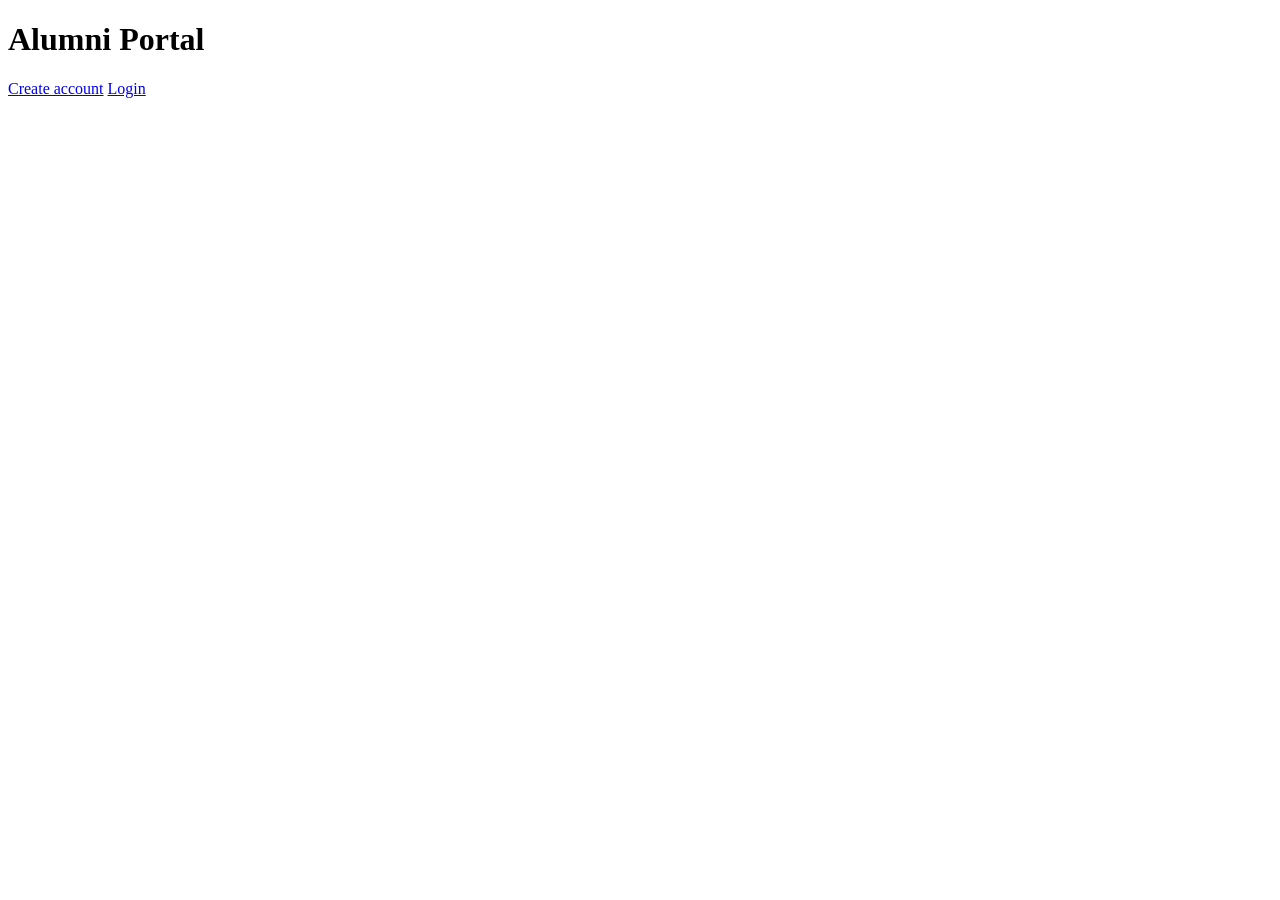
==== index.html @ 7652d276 "Add database scripts and frontend structure" ====
<!DOCTYPE html>
<html>
<head>
  <meta charset="UTF-8">
  <meta name="viewport" content="width=device-width, initial-scale=1">
  <title>Alumni Portal</title>
</head>
<body>
  <h1>Alumni Portal</h1>
  <a href="pages/register.html">Create account</a>
  <a href="pages/login.html">Login</a>
</body>
</html>
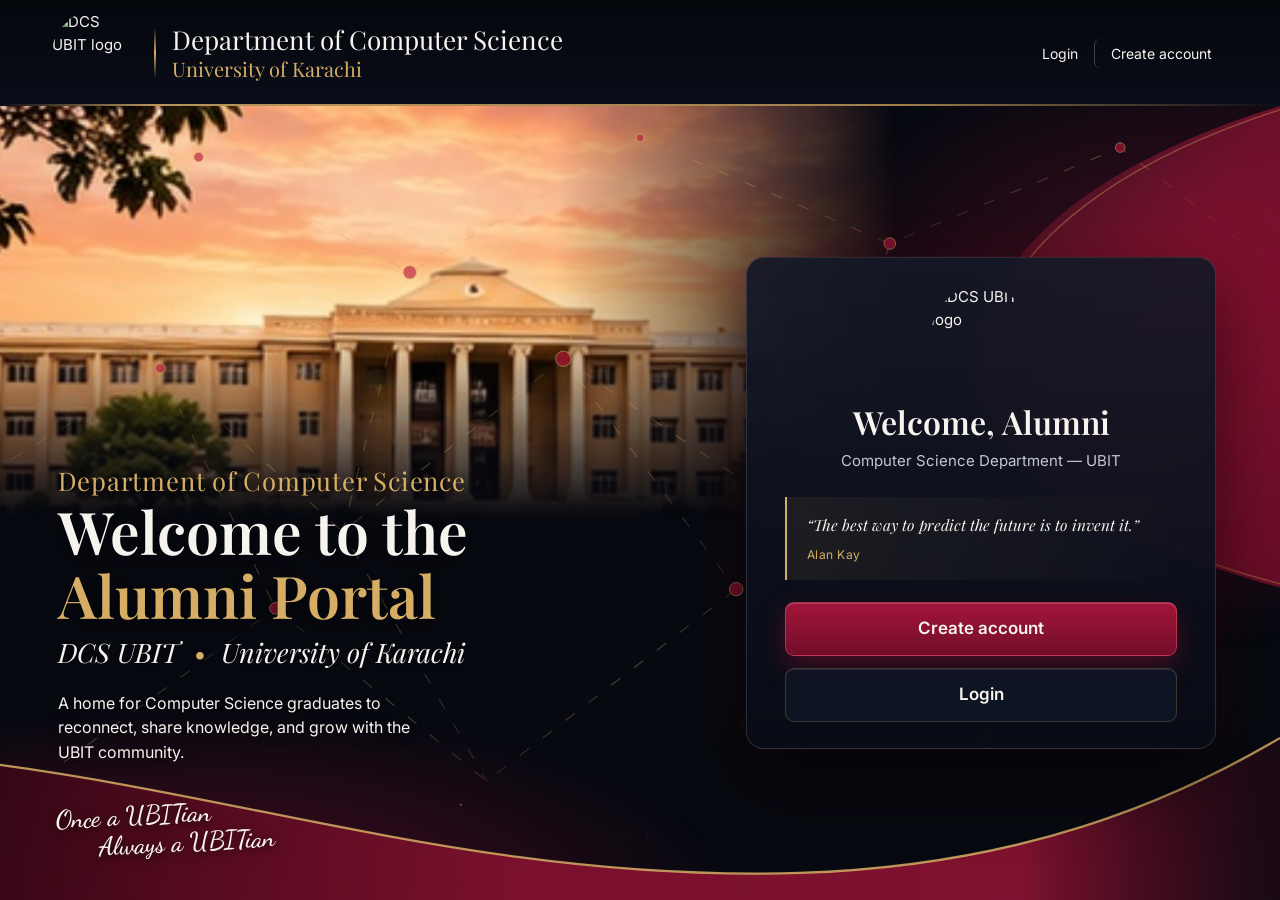
==== commit 726c7556: "home, admin and pending css" ====
--- a/index.html
+++ b/index.html
@@ -1,13 +1,146 @@
 <!DOCTYPE html>
-<html>
+<html lang="en">
 <head>
   <meta charset="UTF-8">
   <meta name="viewport" content="width=device-width, initial-scale=1">
-  <title>Alumni Portal</title>
+  <title>Welcome | DCS UBIT Alumni Portal</title>
+
+  <link rel="preconnect" href="https://fonts.googleapis.com">
+  <link rel="preconnect" href="https://fonts.gstatic.com" crossorigin>
+  <link href="https://fonts.googleapis.com/css2?family=Dancing+Script:wght@600&family=Great+Vibes&family=Inter:wght@400;500;600&family=Playfair+Display:ital,wght@0,500;0,600;0,700;1,500&display=swap" rel="stylesheet">
+
+  <link rel="stylesheet" href="CSS/auth-base.css">
+  <link rel="stylesheet" href="CSS/home.css">
 </head>
-<body>
-  <h1>Alumni Portal</h1>
-  <a href="pages/register.html">Create account</a>
-  <a href="pages/login.html">Login</a>
+<body class="auth-page home-page">
+
+  <header class="site-header">
+    <a class="brand" href="index.html">
+      <img class="brand-logo" src="assets/logo.png" alt="DCS UBIT logo">
+      <span class="brand-text">
+        <span class="brand-dept">Department of Computer Science</span>
+        <span class="brand-uni">University of Karachi</span>
+      </span>
+    </a>
+    <nav class="site-nav" aria-label="Main">
+      <a href="PAGES/login.html">Login</a>
+      <a href="PAGES/register.html">Create account</a>
+    </nav>
+  </header>
+
+  <main class="auth-main">
+
+    <div class="home-bg" aria-hidden="true">
+      <div class="home-bg-photo"></div>
+    </div>
+    <div class="home-glow" aria-hidden="true"></div>
+    <div class="home-stars" aria-hidden="true"></div>
+
+    <div class="home-code" aria-hidden="true">
+      <span>01001100 01101111 01100111 01101001 01100011</span>
+      <span>function connect(alumni) { return network.grow(alumni); }</span>
+      <span>class UBIT { constructor() { this.home = "Karachi"; } }</span>
+      <span>SELECT * FROM alumni WHERE department = 'Computer Science';</span>
+      <span>while (true) { community.support(); knowledge.share(); }</span>
+      <span>const portal = new AlumniNetwork("DCS-UBIT");</span>
+      <span>01010101 01000010 01001001 01010100 00100000 01000011 01010011</span>
+      <span>graph.addEdge(graduate, mentor); graph.addEdge(mentor, intern);</span>
+      <span>export default { once: "UBITian", always: "UBITian" };</span>
+      <span>def alumni_portal(): return "Department of Computer Science"</span>
+      <span>01001100 01101111 01100111 01101001 01100011</span>
+      <span>function connect(alumni) { return network.grow(alumni); }</span>
+      <span>class UBIT { constructor() { this.home = "Karachi"; } }</span>
+      <span>SELECT * FROM alumni WHERE department = 'Computer Science';</span>
+      <span>while (true) { community.support(); knowledge.share(); }</span>
+      <span>const portal = new AlumniNetwork("DCS-UBIT");</span>
+      <span>01010101 01000010 01001001 01010100 00100000 01000011 01010011</span>
+      <span>graph.addEdge(graduate, mentor); graph.addEdge(mentor, intern);</span>
+      <span>export default { once: "UBITian", always: "UBITian" };</span>
+      <span>def alumni_portal(): return "Department of Computer Science"</span>
+    </div>
+
+    <svg class="home-mesh" viewBox="0 0 1440 900" preserveAspectRatio="xMidYMid slice" aria-hidden="true">
+      <defs>
+        <linearGradient id="meshStroke" x1="0" y1="0" x2="1" y2="1">
+          <stop offset="0" stop-color="#d6ad65" stop-opacity=".0"/>
+          <stop offset=".45" stop-color="#d6ad65" stop-opacity=".55"/>
+          <stop offset="1" stop-color="#b5163d" stop-opacity=".15"/>
+        </linearGradient>
+      </defs>
+      <g class="mesh-lines" fill="none" stroke="url(#meshStroke)" stroke-width="1.2">
+        <path d="M80 160 L260 90 L480 210 L720 70 L980 180 L1220 80 L1400 220"/>
+        <path d="M40 420 L220 310 L410 480 L640 300 L890 470 L1140 320 L1380 500"/>
+        <path d="M120 720 L340 560 L560 740 L820 540 L1080 700 L1320 560"/>
+        <path d="M260 90 L220 310 L340 560 M480 210 L410 480 L560 740 M720 70 L640 300 L820 540 M980 180 L890 470 L1080 700"/>
+      </g>
+      <g class="mesh-nodes" fill="#b5163d" stroke="#d6ad65" stroke-width="1">
+        <circle class="n n1" cx="260" cy="90" r="5"/>
+        <circle class="n n2" cx="480" cy="210" r="7"/>
+        <circle class="n n3" cx="720" cy="70" r="4"/>
+        <circle class="n n4" cx="980" cy="180" r="6"/>
+        <circle class="n n5" cx="220" cy="310" r="5"/>
+        <circle class="n n6" cx="640" cy="300" r="8"/>
+        <circle class="n n7" cx="890" cy="470" r="5"/>
+        <circle class="n n8" cx="340" cy="560" r="6"/>
+        <circle class="n n9" cx="820" cy="540" r="7"/>
+        <circle class="n n10" cx="1140" cy="320" r="4"/>
+        <circle class="n n11" cx="1220" cy="80" r="5"/>
+        <circle class="n n12" cx="1080" cy="700" r="6"/>
+      </g>
+    </svg>
+
+    <svg class="home-curve-tr" viewBox="0 0 400 600" preserveAspectRatio="none" aria-hidden="true">
+      <defs>
+        <linearGradient id="hcTR" x1="0" y1="0" x2="1" y2="1">
+          <stop offset="0" stop-color="#e12d52" stop-opacity=".0"/>
+          <stop offset=".5" stop-color="#b5163d" stop-opacity=".55"/>
+          <stop offset="1" stop-color="#720d29" stop-opacity=".9"/>
+        </linearGradient>
+      </defs>
+      <path d="M400 0 C 300 40 170 120 150 260 C 135 380 260 470 400 520 L400 0Z" fill="url(#hcTR)"/>
+      <path d="M400 4 C 305 44 178 124 158 262 C 142 380 262 468 400 516" fill="none" stroke="#d6ad65" stroke-opacity=".35" stroke-width="1.5"/>
+    </svg>
+
+    <svg class="home-ribbon" viewBox="0 0 1440 300" preserveAspectRatio="none" aria-hidden="true">
+      <defs>
+        <linearGradient id="hrib" x1="0" y1="0" x2="1" y2="0">
+          <stop offset="0" stop-color="#3a0716"/>
+          <stop offset=".4" stop-color="#8a1230"/>
+          <stop offset=".8" stop-color="#b5163d" stop-opacity=".8"/>
+          <stop offset="1" stop-color="#720d29" stop-opacity=".2"/>
+        </linearGradient>
+      </defs>
+      <path d="M0 150 C 300 190 560 280 900 270 C 1150 262 1320 190 1440 120 L1440 300 L0 300Z" fill="url(#hrib)" opacity=".85"/>
+      <path d="M0 150 C 300 190 560 280 900 270 C 1150 262 1320 190 1440 120" fill="none" stroke="#d6ad65" stroke-width="2.5" stroke-opacity=".85"/>
+    </svg>
+
+    <section class="home-hero">
+      <div class="hero-spacer" aria-hidden="true"></div>
+      <p class="hero-kicker">Department of Computer Science</p>
+      <h1 class="hero-title">Welcome to the<br><em>Alumni Portal</em></h1>
+      <p class="hero-tagline">DCS UBIT <span class="dot">•</span> University of Karachi</p>
+      <p class="hero-text">A home for Computer Science graduates to reconnect, share knowledge, and grow with the UBIT community.</p>
+
+      <p class="hero-slogan"><span>Once a UBITian</span><span>Always a UBITian</span></p>
+    </section>
+
+    <section class="home-card-wrap">
+      <div class="auth-card">
+        <img class="auth-card-logo" src="assets/logo.png" alt="DCS UBIT logo">
+        <h2>Welcome, Alumni</h2>
+        <p class="sub">Computer Science Department &mdash; UBIT</p>
+
+        <blockquote class="home-quote">
+          <p>“The best way to predict the future is to invent it.”</p>
+          <cite>Alan Kay</cite>
+        </blockquote>
+
+        <div class="home-actions">
+          <a class="btn-primary" href="PAGES/register.html">Create account</a>
+          <a class="btn-secondary" href="PAGES/login.html">Login</a>
+        </div>
+      </div>
+    </section>
+  </main>
 </body>
-</html>+</html>
--- a/CSS/auth-base.css
+++ b/CSS/auth-base.css
@@ -0,0 +1,305 @@
+/* =========================================================
+   auth-base.css  —  shared design system (login + register)
+   DCS UBIT Alumni Portal
+   ========================================================= */
+
+:root {
+  --bg-primary: #070910;
+  --bg-secondary: #0b0e17;
+  --bg-card: #0c111d;
+  --bg-input: #101827;
+
+  --text-primary: #f7f3ee;
+  --text-secondary: #c2c8d3;
+  --text-muted: #8993a3;
+
+  --accent-burgundy: #720d29;
+  --accent-crimson: #b5163d;
+  --accent-red: #e12d52;
+
+  --accent-gold: #d6ad65;
+  --accent-gold-soft: #b99355;
+
+  --border-subtle: rgba(214, 173, 101, 0.24);
+  --border-burgundy: rgba(181, 22, 61, 0.48);
+  --border-input: rgba(255, 255, 255, 0.14);
+
+  --radius-card: 18px;
+  --radius-input: 8px;
+  --radius-button: 9px;
+
+  --font-serif: "Playfair Display", "Cormorant Garamond", Georgia, "Times New Roman", serif;
+  --font-sans: "Inter", system-ui, -apple-system, "Segoe UI", Roboto, Arial, sans-serif;
+  --font-script: "Great Vibes", "Snell Roundhand", "Brush Script MT", cursive;
+
+  --header-h: 106px;
+}
+
+*, *::before, *::after { box-sizing: border-box; }
+
+html { -webkit-text-size-adjust: 100%; }
+
+body.auth-page {
+  margin: 0;
+  min-height: 100vh;
+  display: flex;
+  flex-direction: column;
+  background: var(--bg-primary);
+  color: var(--text-primary);
+  font-family: var(--font-sans);
+  font-size: 15px;
+  line-height: 1.5;
+  overflow-x: hidden;
+}
+
+.auth-page a { color: inherit; }
+.auth-page img { max-width: 100%; display: block; }
+
+/* ---------- Header ---------- */
+.site-header {
+  position: relative;
+  z-index: 20;
+  height: var(--header-h);
+  display: flex;
+  align-items: center;
+  justify-content: space-between;
+  gap: 24px;
+  padding: 0 clamp(16px, 4.5vw, 52px);
+  background: linear-gradient(180deg, #05070d 0%, #0a0d18 100%);
+}
+.site-header::after {            /* thin gold bottom line */
+  content: "";
+  position: absolute;
+  left: 0; right: 0; bottom: 0;
+  height: 2px;
+  background: linear-gradient(90deg, transparent, var(--accent-gold) 12%, var(--accent-gold-soft) 70%, transparent);
+  opacity: .85;
+}
+
+.brand {
+  display: flex;
+  align-items: center;
+  gap: 18px;
+  text-decoration: none;
+  min-width: 0;
+}
+.brand-logo {
+  width: 84px; height: 84px;
+  border-radius: 50%;
+  object-fit: contain;
+  flex: none;
+}
+.brand-text {
+  position: relative;
+  padding-left: 18px;
+  min-width: 0;
+}
+.brand-text::before {            /* gold divider between logo and text */
+  content: "";
+  position: absolute;
+  left: 0; top: 4px; bottom: 4px;
+  width: 1.5px;
+  background: linear-gradient(180deg, transparent, var(--accent-gold), transparent);
+}
+.brand-dept {
+  display: block;
+  font-family: var(--font-serif);
+  font-size: clamp(17px, 2.1vw, 26px);
+  color: var(--text-primary);
+  line-height: 1.2;
+}
+.brand-uni {
+  display: block;
+  font-family: var(--font-serif);
+  font-size: clamp(14px, 1.6vw, 20px);
+  color: var(--accent-gold);
+  line-height: 1.3;
+}
+
+.site-nav { display: flex; align-items: center; }
+.site-nav a {
+  display: inline-flex;
+  align-items: center;
+  gap: 8px;
+  padding: 4px 16px;
+  font-size: 14px;
+  color: var(--text-primary);
+  text-decoration: none;
+  border-radius: 6px;
+  transition: color .2s ease;
+}
+.site-nav a:hover { color: var(--accent-gold); }
+.site-nav a:focus-visible { outline: 2px solid var(--accent-gold); outline-offset: 2px; }
+.site-nav a svg { width: 16px; height: 16px; }
+.site-nav a + a { border-left: 1px solid rgba(255, 255, 255, .22); }
+
+/* ---------- Card ---------- */
+.auth-card {
+  position: relative;
+  width: 100%;
+  padding: 28px clamp(22px, 3vw, 38px) 26px;
+  background:
+    linear-gradient(180deg, rgba(20, 24, 38, .92), rgba(9, 12, 22, .96));
+  border: 1px solid rgba(255, 255, 255, .13);
+  border-radius: var(--radius-card);
+  box-shadow:
+    0 30px 70px rgba(0, 0, 0, .65),
+    0 0 0 1px rgba(181, 22, 61, .10),
+    0 0 60px rgba(181, 22, 61, .12);
+  backdrop-filter: blur(6px);
+}
+.auth-card-logo {
+  width: 100px; height: 100px;
+  margin: 0 auto 12px;
+  border-radius: 50%;
+  object-fit: contain;
+}
+.auth-card h2 {
+  margin: 0;
+  text-align: center;
+  font-family: var(--font-serif);
+  font-weight: 600;
+  font-size: clamp(26px, 2.6vw, 32px);
+  color: var(--text-primary);
+}
+.auth-card .sub {
+  margin: 4px 0 24px;
+  text-align: center;
+  color: var(--text-secondary);
+  font-size: 15px;
+}
+
+/* ---------- Message (existing #message) ---------- */
+#message {
+  margin: 0 0 14px;
+  padding: 10px 14px;
+  border-radius: var(--radius-input);
+  background: rgba(225, 45, 82, .12);
+  border: 1px solid var(--border-burgundy);
+  color: #ffc9d3;
+  font-size: 13.5px;
+}
+#message:empty { display: none; }
+
+/* ---------- Fields ---------- */
+.field { position: relative; margin-bottom: 18px; }
+.field > .icon {
+  position: absolute;
+  left: 16px; top: 50%;
+  width: 20px; height: 20px;
+  transform: translateY(-50%);
+  color: var(--text-secondary);
+  pointer-events: none;
+}
+.field input {
+  width: 100%;
+  height: 50px;
+  padding: 0 46px 0 48px;
+  background: var(--bg-input);
+  border: 1px solid var(--border-input);
+  border-radius: var(--radius-input);
+  color: var(--text-primary);
+  font: inherit;
+  font-size: 15px;
+  transition: border-color .2s ease, box-shadow .2s ease, background .2s ease;
+}
+.field input::placeholder { color: var(--text-muted); }
+.field input:hover { border-color: rgba(255, 255, 255, .26); }
+.field input:focus {
+  outline: none;
+  border-color: var(--accent-gold);
+  box-shadow: 0 0 0 3px rgba(214, 173, 101, .18);
+}
+/* keep browser autofill dark */
+.field input:-webkit-autofill {
+  -webkit-text-fill-color: var(--text-primary);
+  box-shadow: 0 0 0 100px var(--bg-input) inset;
+}
+
+.toggle-pw {
+  position: absolute;
+  right: 6px; top: 50%;
+  transform: translateY(-50%);
+  width: 40px; height: 40px;
+  display: grid; place-items: center;
+  background: none; border: 0;
+  color: var(--text-secondary);
+  border-radius: 8px;
+  cursor: pointer;
+}
+.toggle-pw:hover { color: var(--accent-gold); }
+.toggle-pw:focus-visible { outline: 2px solid var(--accent-gold); }
+.toggle-pw svg { width: 20px; height: 20px; }
+
+/* ---------- Buttons ---------- */
+.btn-primary {
+  width: 100%;
+  height: 54px;
+  display: inline-flex;
+  align-items: center;
+  justify-content: center;
+  gap: 10px;
+  border: 1px solid rgba(255, 120, 150, .35);
+  border-radius: var(--radius-button);
+  background: linear-gradient(180deg, #a3153a 0%, #720d29 100%);
+  color: #fff;
+  font: inherit;
+  font-size: 17px;
+  font-weight: 600;
+  cursor: pointer;
+  box-shadow: 0 10px 24px rgba(114, 13, 41, .55), inset 0 1px 0 rgba(255, 255, 255, .18);
+  transition: transform .15s ease, filter .2s ease, box-shadow .2s ease;
+}
+.btn-primary svg { width: 20px; height: 20px; }
+.btn-primary:hover { filter: brightness(1.12); transform: translateY(-1px); }
+.btn-primary:active { transform: translateY(0); filter: brightness(.95); }
+.btn-primary:focus-visible { outline: 2px solid var(--accent-gold); outline-offset: 3px; }
+.btn-primary:disabled { opacity: .6; cursor: not-allowed; transform: none; }
+
+.auth-switch {
+  margin: 22px 0 0;
+  text-align: center;
+  font-size: 14px;
+  color: var(--text-secondary);
+}
+.auth-switch a {
+  margin-left: 6px;
+  color: var(--accent-gold);
+  font-weight: 600;
+  text-decoration: none;
+}
+.auth-switch a:hover { text-decoration: underline; }
+.auth-switch a:focus-visible, .link-gold:focus-visible { outline: 2px solid var(--accent-gold); outline-offset: 2px; border-radius: 3px; }
+
+.link-gold { color: var(--accent-gold); text-decoration: none; font-size: 14px; }
+.link-gold:hover { text-decoration: underline; }
+
+/* ---------- Mobile header ---------- */
+@media (max-width: 720px) {
+  :root { --header-h: 78px; }
+  .brand-logo { width: 54px; height: 54px; }
+  .brand { gap: 12px; }
+  .brand-text { padding-left: 12px; }
+  .site-nav a { padding: 4px 10px; font-size: 13px; }
+}
+@media (max-width: 480px) {
+  .site-nav a svg { display: none; }
+  .brand-uni { display: none; }
+}
+
+@media (prefers-reduced-motion: reduce) {
+  * { transition: none !important; animation: none !important; }
+}
+
+/* ---------- Responsive extras (all auth pages) ---------- */
+@media (max-width: 720px) {
+  .field input { font-size: 16px; }          /* prevents iOS zoom-on-focus */
+}
+@media (max-width: 360px) {
+  .brand-dept { font-size: 15px; }
+  .site-header { padding: 0 12px; gap: 10px; }
+}
+@media (max-height: 520px) and (orientation: landscape) {
+  :root { --header-h: 64px; }                /* short landscape phones */
+  .brand-logo { width: 44px; height: 44px; }
+}
--- a/CSS/home.css
+++ b/CSS/home.css
@@ -0,0 +1,364 @@
+/* =========================================================
+   home.css  —  landing page only (needs auth-base.css first)
+   Linked from index.html at the project root.
+   ========================================================= */
+
+.home-page .auth-main {
+  position: relative;
+  flex: 1;
+  display: grid;
+  grid-template-columns: minmax(0, 1.28fr) minmax(0, 1fr);
+  align-items: center;
+  min-height: max(calc(100vh - var(--header-h)), 740px);
+  overflow: hidden;
+  isolation: isolate;
+  background: var(--bg-primary);
+}
+
+/* ----- Campus photograph with a GPU pan (not background-size) ----- */
+.home-bg {
+  position: absolute;
+  top: 0; left: 0;
+  width: 70%;
+  height: 52%;
+  z-index: -3;
+  overflow: hidden;
+  background-color: #2a1119;
+  -webkit-mask-image:
+    linear-gradient(to bottom, #000 55%, transparent 100%),
+    linear-gradient(to right, #000 62%, transparent 100%);
+  -webkit-mask-composite: source-in;
+  mask-image:
+    linear-gradient(to bottom, #000 55%, transparent 100%),
+    linear-gradient(to right, #000 62%, transparent 100%);
+  mask-composite: intersect;
+}
+.home-bg-photo {
+  position: absolute;
+  inset: -14%;
+  background-image:
+    url("../assets/campus-sunset.jpg"),
+    linear-gradient(180deg, #e08a4d 0%, #7a2a3a 55%, #1a0d14 100%);
+  background-size: cover;
+  background-position: center 62%;
+  background-repeat: no-repeat;
+  will-change: transform;
+  animation: homeKenBurns 28s ease-in-out infinite alternate;
+}
+@keyframes homeKenBurns {
+  0%   { transform: scale(1.05) translate3d(0, 0, 0); }
+  100% { transform: scale(1.18) translate3d(-5%, 3%, 0); }
+}
+
+.home-glow {
+  position: absolute;
+  inset: 0;
+  z-index: -2;
+  pointer-events: none;
+  background:
+    radial-gradient(ellipse 45% 55% at 92% 30%, rgba(181, 22, 61, .38), transparent 70%),
+    radial-gradient(ellipse 60% 35% at 15% 100%, rgba(114, 13, 41, .62), transparent 70%);
+  animation: homeGlowShift 12s ease-in-out infinite alternate;
+}
+@keyframes homeGlowShift {
+  0%   { opacity: .75; filter: hue-rotate(0deg); }
+  100% { opacity: 1; filter: hue-rotate(-8deg); }
+}
+
+.home-stars {
+  position: absolute;
+  inset: 0;
+  z-index: -2;
+  pointer-events: none;
+  background-image:
+    radial-gradient(2px 2px at 12% 18%, rgba(214, 173, 101, .55), transparent),
+    radial-gradient(2px 2px at 28% 62%, rgba(225, 45, 82, .35), transparent),
+    radial-gradient(1.5px 1.5px at 48% 22%, rgba(214, 173, 101, .4), transparent),
+    radial-gradient(2px 2px at 68% 44%, rgba(214, 173, 101, .5), transparent),
+    radial-gradient(1.5px 1.5px at 82% 16%, rgba(181, 22, 61, .45), transparent),
+    radial-gradient(2px 2px at 90% 72%, rgba(214, 173, 101, .38), transparent),
+    radial-gradient(1.5px 1.5px at 58% 78%, rgba(225, 45, 82, .3), transparent),
+    radial-gradient(2px 2px at 36% 88%, rgba(214, 173, 101, .42), transparent);
+  animation: homeStarsDrift 22s linear infinite;
+}
+@keyframes homeStarsDrift {
+  0%   { transform: translate3d(0, 0, 0); opacity: .55; }
+  50%  { opacity: 1; }
+  100% { transform: translate3d(-3%, 4%, 0); opacity: .55; }
+}
+
+/* ----- Drifting CS source, kept off the campus photograph ----- */
+.home-code {
+  position: absolute;
+  inset: -8% 0 auto;
+  height: 160%;
+  z-index: -2;
+  pointer-events: none;
+  display: flex;
+  flex-direction: column;
+  gap: 28px;
+  padding: 24px 8%;
+  font-family: ui-monospace, "Cascadia Code", Consolas, monospace;
+  font-size: 13px;
+  letter-spacing: .08em;
+  color: rgba(214, 173, 101, .22);
+  white-space: nowrap;
+  overflow: hidden;
+  will-change: transform;
+  animation: homeCodeDrift 36s linear infinite;
+  -webkit-mask-image: linear-gradient(to right, transparent 0%, transparent 46%, #000 78%);
+  mask-image: linear-gradient(to right, transparent 0%, transparent 46%, #000 78%);
+}
+.home-code span:nth-child(even) { color: rgba(181, 22, 61, .24); }
+@keyframes homeCodeDrift {
+  0%   { transform: translate3d(0, 0, 0); }
+  100% { transform: translate3d(0, -50%, 0); }
+}
+
+/* ----- Moving alumni / CS mesh ----- */
+.home-mesh {
+  position: absolute;
+  inset: -4%;
+  width: 108%;
+  height: 108%;
+  z-index: -1;
+  pointer-events: none;
+  opacity: .62;
+  will-change: transform;
+  animation: homeMeshDrift 24s ease-in-out infinite alternate;
+}
+@keyframes homeMeshDrift {
+  0%   { transform: translate3d(0, 0, 0); }
+  100% { transform: translate3d(-2.4%, 1.6%, 0); }
+}
+.mesh-lines {
+  stroke-dasharray: 12 18;
+  animation: homeDash 18s linear infinite;
+}
+@keyframes homeDash {
+  to { stroke-dashoffset: -240; }
+}
+.home-mesh .n {
+  transform-box: fill-box;
+  transform-origin: center;
+  animation: homePulse 3.6s ease-in-out infinite;
+}
+.home-mesh .n2, .home-mesh .n6, .home-mesh .n9 { animation-delay: .6s; }
+.home-mesh .n3, .home-mesh .n7, .home-mesh .n11 { animation-delay: 1.2s; }
+.home-mesh .n4, .home-mesh .n8, .home-mesh .n12 { animation-delay: 1.8s; }
+@keyframes homePulse {
+  0%, 100% { opacity: .55; transform: scale(1); }
+  50%      { opacity: 1; transform: scale(1.35); }
+}
+
+.home-ribbon {
+  position: absolute;
+  left: 0; right: 0; bottom: 0;
+  width: 100%; height: 34%;
+  z-index: -1;
+  pointer-events: none;
+}
+.home-curve-tr {
+  position: absolute;
+  top: 0; right: 0;
+  width: 38%; height: 70%;
+  z-index: -1;
+  pointer-events: none;
+}
+
+/* ----- Hero ----- */
+.home-hero {
+  align-self: stretch;
+  display: flex;
+  flex-direction: column;
+  padding: 0 clamp(20px, 4.5vw, 64px) clamp(110px, 15vh, 150px);
+  position: relative;
+  z-index: 1;
+}
+.hero-spacer { flex: 1 1 auto; min-height: 150px; }
+
+.hero-kicker {
+  margin: 0;
+  font-family: var(--font-serif);
+  font-size: clamp(18px, 2vw, 26px);
+  color: var(--accent-gold);
+  letter-spacing: .03em;
+  text-shadow: 0 2px 14px rgba(0, 0, 0, .8);
+}
+.hero-title {
+  margin: 0 0 6px;
+  font-family: var(--font-serif);
+  font-weight: 600;
+  font-size: clamp(36px, 4.6vw, 64px);
+  line-height: 1.08;
+  color: var(--text-primary);
+  text-shadow: 0 4px 24px rgba(0, 0, 0, .75);
+}
+.hero-title em { font-style: normal; color: var(--accent-gold); }
+.hero-tagline {
+  margin: 0 0 18px;
+  font-family: var(--font-serif);
+  font-style: italic;
+  font-size: clamp(18px, 2.1vw, 28px);
+  color: var(--text-primary);
+  text-shadow: 0 2px 14px rgba(0, 0, 0, .8);
+}
+.hero-tagline .dot { color: var(--accent-gold); margin: 0 .3em; font-style: normal; }
+.hero-text {
+  max-width: 440px;
+  margin: 0;
+  font-size: clamp(15px, 1.25vw, 17px);
+  line-height: 1.55;
+  color: var(--text-primary);
+  text-shadow: 0 2px 12px rgba(0, 0, 0, .85);
+}
+
+.hero-slogan {
+  position: absolute;
+  left: clamp(20px, 4.5vw, 64px);
+  bottom: clamp(22px, 4vh, 44px);
+  margin: 0;
+  font-family: "Dancing Script", "Great Vibes", "Brush Script MT", cursive;
+  font-weight: 600;
+  font-size: clamp(22px, 2vw, 28px);
+  line-height: 1.15;
+  color: var(--text-primary);
+  transform: rotate(-3deg);
+  transform-origin: left bottom;
+  text-shadow: 0 2px 10px rgba(0, 0, 0, .8);
+}
+.hero-slogan span { display: block; }
+.hero-slogan span + span { margin-left: 1.6em; }
+
+/* ----- Card ----- */
+.home-card-wrap {
+  display: flex;
+  justify-content: flex-end;
+  padding: 36px clamp(20px, 5vw, 70px) 36px 0;
+  position: relative;
+  z-index: 1;
+}
+.home-page .site-nav a { white-space: nowrap; }
+.home-page .auth-card { max-width: 470px; }
+
+.home-quote {
+  margin: 0 0 22px;
+  padding: 16px 18px 16px 20px;
+  border-left: 2px solid var(--accent-gold);
+  background: linear-gradient(90deg, rgba(214, 173, 101, .08), transparent);
+  border-radius: 0 10px 10px 0;
+}
+.home-quote p {
+  margin: 0 0 10px;
+  font-family: var(--font-serif);
+  font-style: italic;
+  font-size: clamp(15px, 1.2vw, 17px);
+  line-height: 1.5;
+  color: var(--text-primary);
+}
+.home-quote cite {
+  display: block;
+  font-style: normal;
+  font-size: 12px;
+  letter-spacing: .04em;
+  color: var(--accent-gold);
+}
+
+.home-actions {
+  display: flex;
+  flex-direction: column;
+  gap: 12px;
+}
+.home-page .home-actions a {
+  text-decoration: none;
+  width: 100%;
+}
+
+.btn-secondary {
+  height: 54px;
+  display: inline-flex;
+  align-items: center;
+  justify-content: center;
+  gap: 10px;
+  border: 1px solid var(--border-subtle);
+  border-radius: var(--radius-button);
+  background: rgba(16, 24, 39, .72);
+  color: var(--accent-gold);
+  font: inherit;
+  font-size: 17px;
+  font-weight: 600;
+  cursor: pointer;
+  box-shadow: inset 0 1px 0 rgba(255, 255, 255, .08);
+  transition: transform .15s ease, filter .2s ease, border-color .2s ease, background .2s ease;
+}
+.btn-secondary:hover {
+  filter: brightness(1.08);
+  transform: translateY(-1px);
+  border-color: var(--accent-gold);
+  background: rgba(214, 173, 101, .08);
+}
+.btn-secondary:active { transform: translateY(0); }
+.btn-secondary:focus-visible { outline: 2px solid var(--accent-gold); outline-offset: 3px; }
+
+@media (max-width: 1599px) {
+  .hero-text { max-width: 360px; }
+}
+
+@media (max-width: 1024px) {
+  .home-bg { width: 100%; height: 48%; }
+  .hero-text { max-width: 320px; }
+}
+
+@media (max-width: 820px) {
+  .home-page .auth-main {
+    grid-template-columns: 1fr;
+    align-items: start;
+    min-height: calc(100vh - var(--header-h));
+  }
+  .home-card-wrap {
+    order: -1;
+    justify-content: center;
+    padding: 24px 16px 8px;
+  }
+  .home-page .auth-card { max-width: 480px; }
+
+  .home-bg {
+    top: auto; bottom: 0;
+    width: 100%; height: 420px;
+    opacity: .5;
+    -webkit-mask-image: linear-gradient(to bottom, transparent 0%, #000 40%, #000 70%, transparent 100%);
+    mask-image: linear-gradient(to bottom, transparent 0%, #000 40%, #000 70%, transparent 100%);
+  }
+  .home-bg-photo { animation: none; inset: 0; background-position: center 40%; }
+  .home-code {
+    -webkit-mask-image: linear-gradient(to bottom, transparent 0%, #000 55%);
+    mask-image: linear-gradient(to bottom, transparent 0%, #000 55%);
+  }
+  .home-hero {
+    padding: 28px 20px 40px;
+    text-align: center;
+    align-items: center;
+  }
+  .hero-spacer { display: none; }
+  .home-curve-tr { display: none; }
+  .home-mesh { opacity: .28; }
+  .hero-text { max-width: 440px; }
+  .hero-slogan { position: static; align-self: center; margin: 24px 0 0; transform: rotate(-3deg); transform-origin: center; }
+  .hero-slogan span + span { margin-left: 0; }
+}
+@media (max-width: 360px) {
+  .auth-card { padding: 22px 16px; }
+  .auth-card-logo { width: 80px; height: 80px; }
+}
+
+@media (prefers-reduced-motion: reduce) {
+  .home-bg-photo,
+  .home-glow,
+  .home-stars,
+  .home-code,
+  .home-mesh,
+  .mesh-lines,
+  .home-mesh .n {
+    animation: none !important;
+  }
+}
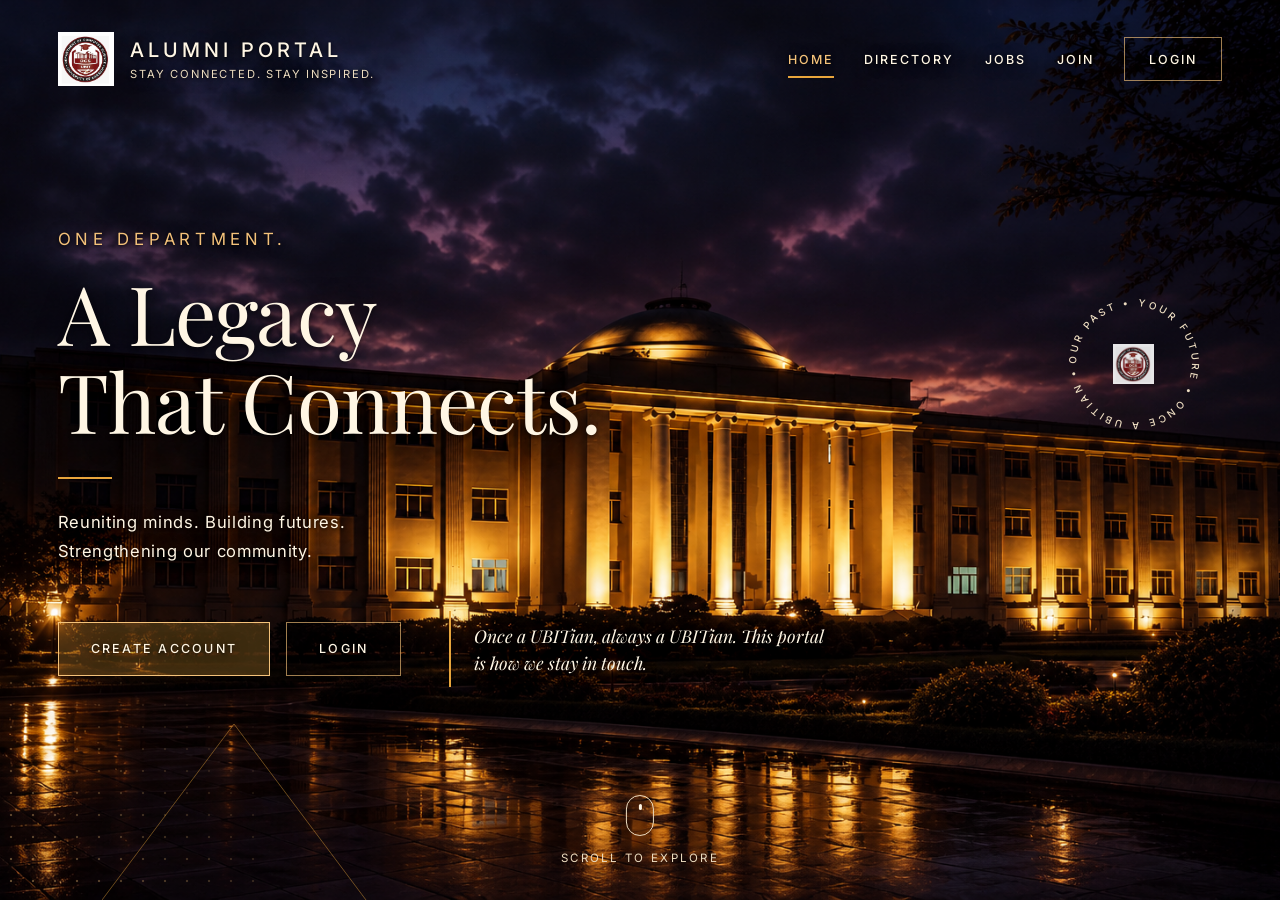
==== commit c468890d: "Add landing page and my-profile styles" ====
--- a/index.html
+++ b/index.html
@@ -1,3 +1,4 @@
+
 <!DOCTYPE html>
 <html lang="en">
 <head>
@@ -7,140 +8,74 @@
 
   <link rel="preconnect" href="https://fonts.googleapis.com">
   <link rel="preconnect" href="https://fonts.gstatic.com" crossorigin>
-  <link href="https://fonts.googleapis.com/css2?family=Dancing+Script:wght@600&family=Great+Vibes&family=Inter:wght@400;500;600&family=Playfair+Display:ital,wght@0,500;0,600;0,700;1,500&display=swap" rel="stylesheet">
+  <link href="https://fonts.googleapis.com/css2?family=Inter:wght@400;500;600&family=Playfair+Display:wght@400;500&display=swap" rel="stylesheet">
 
-  <link rel="stylesheet" href="CSS/auth-base.css">
-  <link rel="stylesheet" href="CSS/home.css">
+  <link rel="stylesheet" href="CSS/landing.css">
 </head>
-<body class="auth-page home-page">
+<body class="landing">
 
-  <header class="site-header">
-    <a class="brand" href="index.html">
-      <img class="brand-logo" src="assets/logo.png" alt="DCS UBIT logo">
-      <span class="brand-text">
-        <span class="brand-dept">Department of Computer Science</span>
-        <span class="brand-uni">University of Karachi</span>
+  <header class="lp-header">
+    <a class="lp-brand" href="index.html">
+      <img class="lp-brand-logo" src="assets/logo.PNG" alt="DCS UBIT logo">
+      <span class="lp-brand-text">
+        <span class="lp-brand-name">Alumni Portal</span>
+        <span class="lp-brand-tag">Stay connected. Stay inspired.</span>
       </span>
     </a>
-    <nav class="site-nav" aria-label="Main">
-      <a href="PAGES/login.html">Login</a>
-      <a href="PAGES/register.html">Create account</a>
+
+    <nav class="lp-nav" aria-label="Main">
+      <a class="lp-nav-link is-active" href="index.html" aria-current="page">Home</a>
+      <a class="lp-nav-link" href="PAGES/directory.html">Directory</a>
+      <a class="lp-nav-link" href="PAGES/jobs.html">Jobs</a>
+      <a class="lp-nav-link" href="PAGES/register.html">Join</a>
+      <a class="lp-login" href="PAGES/login.html">Login</a>
     </nav>
   </header>
 
-  <main class="auth-main">
+  <main class="lp-hero">
 
-    <div class="home-bg" aria-hidden="true">
-      <div class="home-bg-photo"></div>
-    </div>
-    <div class="home-glow" aria-hidden="true"></div>
-    <div class="home-stars" aria-hidden="true"></div>
+    <div class="lp-photo" aria-hidden="true"></div>
+    <div class="lp-dots" aria-hidden="true"></div>
+    <svg class="lp-lines" viewBox="0 0 400 400" aria-hidden="true">
+      <polyline points="0,400 150,200 300,400" fill="none" stroke="currentColor" stroke-width="1"/>
+    </svg>
 
-    <div class="home-code" aria-hidden="true">
-      <span>01001100 01101111 01100111 01101001 01100011</span>
-      <span>function connect(alumni) { return network.grow(alumni); }</span>
-      <span>class UBIT { constructor() { this.home = "Karachi"; } }</span>
-      <span>SELECT * FROM alumni WHERE department = 'Computer Science';</span>
-      <span>while (true) { community.support(); knowledge.share(); }</span>
-      <span>const portal = new AlumniNetwork("DCS-UBIT");</span>
-      <span>01010101 01000010 01001001 01010100 00100000 01000011 01010011</span>
-      <span>graph.addEdge(graduate, mentor); graph.addEdge(mentor, intern);</span>
-      <span>export default { once: "UBITian", always: "UBITian" };</span>
-      <span>def alumni_portal(): return "Department of Computer Science"</span>
-      <span>01001100 01101111 01100111 01101001 01100011</span>
-      <span>function connect(alumni) { return network.grow(alumni); }</span>
-      <span>class UBIT { constructor() { this.home = "Karachi"; } }</span>
-      <span>SELECT * FROM alumni WHERE department = 'Computer Science';</span>
-      <span>while (true) { community.support(); knowledge.share(); }</span>
-      <span>const portal = new AlumniNetwork("DCS-UBIT");</span>
-      <span>01010101 01000010 01001001 01010100 00100000 01000011 01010011</span>
-      <span>graph.addEdge(graduate, mentor); graph.addEdge(mentor, intern);</span>
-      <span>export default { once: "UBITian", always: "UBITian" };</span>
-      <span>def alumni_portal(): return "Department of Computer Science"</span>
+    <section class="lp-content">
+      <p class="lp-kicker">One Department.</p>
+      <h1 class="lp-title">A Legacy<br>That Connects.</h1>
+      <span class="lp-rule" aria-hidden="true"></span>
+      <p class="lp-sub">Reuniting minds. Building futures.<br>Strengthening our community.</p>
+
+      <div class="lp-row">
+        <div class="lp-actions">
+          <a class="lp-btn lp-btn-main" href="PAGES/register.html">Create account</a>
+          <a class="lp-btn lp-btn-ghost" href="PAGES/login.html">Login</a>
+        </div>
+
+        <figure class="lp-quote">
+          <blockquote id="quoteText">Once a UBITian, always a UBITian. This portal is how we stay in touch.</blockquote>
+        </figure>
+      </div>
+    </section>
+
+    <div class="lp-badge" aria-hidden="true">
+      <svg class="lp-badge-ring" viewBox="0 0 200 200">
+        <defs>
+          <path id="badgeCircle" d="M100,100 m-76,0 a76,76 0 1,1 152,0 a76,76 0 1,1 -152,0"/>
+        </defs>
+        <text>
+          <textPath href="#badgeCircle" startOffset="0" textLength="470">OUR PAST • YOUR FUTURE • ONCE A UBITIAN •</textPath>
+        </text>
+      </svg>
+      <img class="lp-badge-logo" src="assets/logo.PNG" alt="">
     </div>
 
-    <svg class="home-mesh" viewBox="0 0 1440 900" preserveAspectRatio="xMidYMid slice" aria-hidden="true">
-      <defs>
-        <linearGradient id="meshStroke" x1="0" y1="0" x2="1" y2="1">
-          <stop offset="0" stop-color="#d6ad65" stop-opacity=".0"/>
-          <stop offset=".45" stop-color="#d6ad65" stop-opacity=".55"/>
-          <stop offset="1" stop-color="#b5163d" stop-opacity=".15"/>
-        </linearGradient>
-      </defs>
-      <g class="mesh-lines" fill="none" stroke="url(#meshStroke)" stroke-width="1.2">
-        <path d="M80 160 L260 90 L480 210 L720 70 L980 180 L1220 80 L1400 220"/>
-        <path d="M40 420 L220 310 L410 480 L640 300 L890 470 L1140 320 L1380 500"/>
-        <path d="M120 720 L340 560 L560 740 L820 540 L1080 700 L1320 560"/>
-        <path d="M260 90 L220 310 L340 560 M480 210 L410 480 L560 740 M720 70 L640 300 L820 540 M980 180 L890 470 L1080 700"/>
-      </g>
-      <g class="mesh-nodes" fill="#b5163d" stroke="#d6ad65" stroke-width="1">
-        <circle class="n n1" cx="260" cy="90" r="5"/>
-        <circle class="n n2" cx="480" cy="210" r="7"/>
-        <circle class="n n3" cx="720" cy="70" r="4"/>
-        <circle class="n n4" cx="980" cy="180" r="6"/>
-        <circle class="n n5" cx="220" cy="310" r="5"/>
-        <circle class="n n6" cx="640" cy="300" r="8"/>
-        <circle class="n n7" cx="890" cy="470" r="5"/>
-        <circle class="n n8" cx="340" cy="560" r="6"/>
-        <circle class="n n9" cx="820" cy="540" r="7"/>
-        <circle class="n n10" cx="1140" cy="320" r="4"/>
-        <circle class="n n11" cx="1220" cy="80" r="5"/>
-        <circle class="n n12" cx="1080" cy="700" r="6"/>
-      </g>
-    </svg>
+    <div class="lp-scroll" aria-hidden="true">
+      <span class="lp-mouse"><span class="lp-mouse-dot"></span></span>
+      <span class="lp-scroll-text">Scroll to explore</span>
+    </div>
+  </main>
 
-    <svg class="home-curve-tr" viewBox="0 0 400 600" preserveAspectRatio="none" aria-hidden="true">
-      <defs>
-        <linearGradient id="hcTR" x1="0" y1="0" x2="1" y2="1">
-          <stop offset="0" stop-color="#e12d52" stop-opacity=".0"/>
-          <stop offset=".5" stop-color="#b5163d" stop-opacity=".55"/>
-          <stop offset="1" stop-color="#720d29" stop-opacity=".9"/>
-        </linearGradient>
-      </defs>
-      <path d="M400 0 C 300 40 170 120 150 260 C 135 380 260 470 400 520 L400 0Z" fill="url(#hcTR)"/>
-      <path d="M400 4 C 305 44 178 124 158 262 C 142 380 262 468 400 516" fill="none" stroke="#d6ad65" stroke-opacity=".35" stroke-width="1.5"/>
-    </svg>
-
-    <svg class="home-ribbon" viewBox="0 0 1440 300" preserveAspectRatio="none" aria-hidden="true">
-      <defs>
-        <linearGradient id="hrib" x1="0" y1="0" x2="1" y2="0">
-          <stop offset="0" stop-color="#3a0716"/>
-          <stop offset=".4" stop-color="#8a1230"/>
-          <stop offset=".8" stop-color="#b5163d" stop-opacity=".8"/>
-          <stop offset="1" stop-color="#720d29" stop-opacity=".2"/>
-        </linearGradient>
-      </defs>
-      <path d="M0 150 C 300 190 560 280 900 270 C 1150 262 1320 190 1440 120 L1440 300 L0 300Z" fill="url(#hrib)" opacity=".85"/>
-      <path d="M0 150 C 300 190 560 280 900 270 C 1150 262 1320 190 1440 120" fill="none" stroke="#d6ad65" stroke-width="2.5" stroke-opacity=".85"/>
-    </svg>
-
-    <section class="home-hero">
-      <div class="hero-spacer" aria-hidden="true"></div>
-      <p class="hero-kicker">Department of Computer Science</p>
-      <h1 class="hero-title">Welcome to the<br><em>Alumni Portal</em></h1>
-      <p class="hero-tagline">DCS UBIT <span class="dot">•</span> University of Karachi</p>
-      <p class="hero-text">A home for Computer Science graduates to reconnect, share knowledge, and grow with the UBIT community.</p>
-
-      <p class="hero-slogan"><span>Once a UBITian</span><span>Always a UBITian</span></p>
-    </section>
-
-    <section class="home-card-wrap">
-      <div class="auth-card">
-        <img class="auth-card-logo" src="assets/logo.png" alt="DCS UBIT logo">
-        <h2>Welcome, Alumni</h2>
-        <p class="sub">Computer Science Department &mdash; UBIT</p>
-
-        <blockquote class="home-quote">
-          <p>“The best way to predict the future is to invent it.”</p>
-          <cite>Alan Kay</cite>
-        </blockquote>
-
-        <div class="home-actions">
-          <a class="btn-primary" href="PAGES/register.html">Create account</a>
-          <a class="btn-secondary" href="PAGES/login.html">Login</a>
-        </div>
-      </div>
-    </section>
-  </main>
+  <script src="JS/landing.js" defer></script>
 </body>
-</html>
+</html>
--- a/CSS/landing.css
+++ b/CSS/landing.css
@@ -0,0 +1,546 @@
+/* ==========================================================
+   landing.css  -  styles for index.html only
+   Standalone: does not need auth-base.css or home.css
+   ========================================================== */
+
+:root {
+  --bg: #070812;
+  --text: #fff6e4;
+  --muted: #ecdcc0;
+  --accent: #e8a53c;
+  --peach: #f4c27a;
+  --line: rgba(244, 194, 122, 0.65);
+  --serif: "Playfair Display", Georgia, "Times New Roman", serif;
+  --sans: "Inter", system-ui, -apple-system, "Segoe UI", Arial, sans-serif;
+  --pad-x: clamp(1.25rem, 4.5vw, 4.5rem);
+}
+
+*,
+*::before,
+*::after {
+  box-sizing: border-box;
+}
+
+html,
+body {
+  margin: 0;
+  min-height: 100%;
+  background: var(--bg);
+  color: var(--text);
+  font-family: var(--sans);
+  -webkit-font-smoothing: antialiased;
+}
+
+a {
+  color: inherit;
+  text-decoration: none;
+}
+
+a:focus-visible {
+  outline: 2px solid var(--peach);
+  outline-offset: 4px;
+}
+
+/* ---------- Header ---------- */
+
+.lp-header {
+  position: absolute;
+  inset: 0 0 auto 0;
+  z-index: 10;
+  display: flex;
+  align-items: center;
+  justify-content: space-between;
+  gap: 1.5rem;
+  padding: 2rem var(--pad-x);
+}
+
+.lp-brand {
+  display: flex;
+  align-items: center;
+  gap: 1rem;
+}
+
+.lp-brand-logo {
+  height: 3.4rem;
+  width: auto;
+  display: block;
+}
+
+.lp-brand-text {
+  display: flex;
+  flex-direction: column;
+  gap: 0.3rem;
+}
+
+.lp-brand-name {
+  font-size: 1.25rem;
+  font-weight: 500;
+  letter-spacing: 0.2em;
+  text-transform: uppercase;
+}
+
+.lp-brand-tag {
+  font-size: 0.7rem;
+  letter-spacing: 0.16em;
+  text-transform: uppercase;
+  color: var(--muted);
+}
+
+.lp-nav {
+  display: flex;
+  align-items: center;
+  gap: clamp(1rem, 2.4vw, 2.4rem);
+}
+
+.lp-nav-link {
+  position: relative;
+  padding: 0.5rem 0;
+  font-size: 0.78rem;
+  font-weight: 500;
+  letter-spacing: 0.16em;
+  text-transform: uppercase;
+  color: var(--text);
+  transition: color 0.2s ease;
+}
+
+.lp-nav-link::after {
+  content: "";
+  position: absolute;
+  left: 0;
+  right: 0;
+  bottom: -0.2rem;
+  height: 2px;
+  background: var(--accent);
+  transform: scaleX(0);
+  transform-origin: left;
+  transition: transform 0.25s ease;
+}
+
+.lp-nav-link:hover,
+.lp-nav-link.is-active {
+  color: var(--peach);
+}
+
+.lp-nav-link:hover::after,
+.lp-nav-link.is-active::after {
+  transform: scaleX(1);
+}
+
+.lp-login {
+  padding: 0.85rem 1.5rem;
+  border: 1px solid var(--line);
+  font-size: 0.78rem;
+  font-weight: 500;
+  letter-spacing: 0.16em;
+  text-transform: uppercase;
+  transition: background 0.2s ease, border-color 0.2s ease;
+}
+
+.lp-login:hover {
+  background: rgba(232, 165, 60, 0.22);
+  border-color: var(--peach);
+}
+
+/* ---------- Hero background layers ---------- */
+
+.lp-hero {
+  position: relative;
+  min-height: 100vh;
+  min-height: 100svh;
+  display: flex;
+  align-items: center;
+  overflow: hidden;
+  background: var(--bg);
+}
+
+.lp-photo {
+  position: absolute;
+  inset: 0;
+  background: #0b0c1a url("../assets/building.png") center center / cover no-repeat;
+}
+
+.lp-dots {
+  position: absolute;
+  left: 0;
+  bottom: 0;
+  width: 17rem;
+  height: 17rem;
+  background-image: radial-gradient(circle, rgba(244, 194, 122, 0.6) 1.2px, transparent 1.6px);
+  background-size: 22px 22px;
+  -webkit-mask-image: linear-gradient(45deg, #000 0%, transparent 85%);
+  mask-image: linear-gradient(45deg, #000 0%, transparent 85%);
+  opacity: 0.7;
+}
+
+.lp-lines {
+  position: absolute;
+  left: 8%;
+  bottom: 0;
+  width: 22rem;
+  height: 22rem;
+  color: rgba(232, 165, 60, 0.5);
+}
+
+/* ---------- Hero content ---------- */
+
+.lp-content {
+  position: relative;
+  z-index: 5;
+  width: 100%;
+  max-width: 62rem;
+  padding: 8rem var(--pad-x) 7rem;
+}
+
+.lp-kicker {
+  margin: 0 0 1.2rem;
+  font-size: 1.05rem;
+  font-weight: 400;
+  letter-spacing: 0.28em;
+  text-transform: uppercase;
+  color: var(--peach);
+}
+
+.lp-title {
+  margin: 0;
+  font-family: var(--serif);
+  font-weight: 400;
+  font-size: clamp(2.8rem, 6.4vw, 5.6rem);
+  line-height: 1.08;
+  letter-spacing: -0.01em;
+  text-shadow: 0 2px 4px rgba(0, 0, 0, 0.55), 0 4px 28px rgba(0, 0, 0, 0.75);
+}
+
+.lp-rule {
+  display: block;
+  width: 3.4rem;
+  height: 2px;
+  margin: 2rem 0 1.8rem;
+  background: var(--accent);
+}
+
+.lp-sub {
+  text-shadow: 0 1px 3px rgba(0, 0, 0, 0.7), 0 2px 16px rgba(0, 0, 0, 0.8);
+  margin: 0 0 2.8rem;
+  max-width: 30rem;
+  font-size: clamp(1rem, 1.3vw, 1.15rem);
+  line-height: 1.75;
+  letter-spacing: 0.04em;
+  color: var(--text);
+}
+
+.lp-row {
+  display: flex;
+  align-items: center;
+  flex-wrap: wrap;
+  gap: 2rem 3rem;
+}
+
+.lp-actions {
+  display: flex;
+  align-items: center;
+  flex-wrap: wrap;
+  gap: 1rem;
+}
+
+.lp-btn {
+  display: inline-block;
+  padding: 1.15rem 2rem;
+  font-size: 0.78rem;
+  font-weight: 500;
+  letter-spacing: 0.18em;
+  text-transform: uppercase;
+  border: 1px solid var(--line);
+  transition: background 0.2s ease, border-color 0.2s ease, color 0.2s ease;
+}
+
+.lp-btn-main {
+  background: rgba(232, 165, 60, 0.26);
+  border-color: var(--peach);
+}
+
+.lp-btn-main:hover {
+  background: var(--accent);
+  border-color: var(--accent);
+  color: #1a1206;
+}
+
+.lp-btn-ghost:hover {
+  background: rgba(255, 255, 255, 0.08);
+  border-color: var(--peach);
+}
+
+/* ---------- Rotating quote ---------- */
+
+.lp-quote {
+  margin: 0;
+  width: min(24rem, 100%);
+  padding-left: 1.4rem;
+  border-left: 2px solid var(--accent);
+  min-height: 4.8rem;
+  display: flex;
+  align-items: center;
+}
+
+.lp-quote blockquote {
+  margin: 0;
+  font-family: var(--serif);
+  font-style: italic;
+  font-size: 1.1rem;
+  line-height: 1.55;
+  color: var(--text);
+  opacity: 1;
+  transform: translateY(0);
+  transition: opacity 0.7s ease, transform 0.7s ease;
+}
+
+.lp-quote blockquote.is-fading {
+  opacity: 0;
+  transform: translateY(8px);
+}
+
+/* ---------- Round badge (right side) ---------- */
+
+.lp-badge {
+  position: absolute;
+  z-index: 4;
+  top: 32%;
+  right: 5.5%;
+  width: 9.5rem;
+  height: 9.5rem;
+  display: grid;
+  place-items: center;
+}
+
+.lp-badge-ring {
+  position: absolute;
+  inset: 0;
+  width: 100%;
+  height: 100%;
+  animation: lp-spin 40s linear infinite;
+}
+
+.lp-badge-ring text {
+  font-family: var(--sans);
+  font-size: 13px;
+  font-weight: 500;
+  letter-spacing: 0.18em;
+  fill: var(--muted);
+}
+
+.lp-badge-logo {
+  width: 2.6rem;
+  height: auto;
+  opacity: 0.9;
+}
+
+@keyframes lp-spin {
+  to {
+    transform: rotate(360deg);
+  }
+}
+
+/* ---------- Scroll hint ---------- */
+
+.lp-scroll {
+  position: absolute;
+  z-index: 5;
+  left: 50%;
+  bottom: 2.2rem;
+  transform: translateX(-50%);
+  display: flex;
+  flex-direction: column;
+  align-items: center;
+  gap: 0.9rem;
+}
+
+.lp-mouse {
+  position: relative;
+  width: 1.7rem;
+  height: 2.6rem;
+  border: 1px solid var(--muted);
+  border-radius: 1rem;
+}
+
+.lp-mouse-dot {
+  position: absolute;
+  top: 0.5rem;
+  left: 50%;
+  width: 3px;
+  height: 6px;
+  margin-left: -1.5px;
+  border-radius: 2px;
+  background: var(--text);
+  animation: lp-wheel 1.8s ease-in-out infinite;
+}
+
+@keyframes lp-wheel {
+  0% { transform: translateY(0); opacity: 1; }
+  70% { transform: translateY(0.9rem); opacity: 0; }
+  100% { transform: translateY(0); opacity: 0; }
+}
+
+.lp-scroll-text {
+  font-size: 0.72rem;
+  letter-spacing: 0.2em;
+  text-transform: uppercase;
+  color: var(--muted);
+  white-space: nowrap;
+}
+
+/* ---------- Responsive ---------- */
+
+/* Laptops and small desktops: hide the round badge so it never touches the text */
+@media (max-width: 1100px) {
+  .lp-badge {
+    display: none;
+  }
+}
+
+/* Tablets and phones: compact header */
+@media (max-width: 900px) {
+  .lp-header {
+    padding-top: 1.25rem;
+    padding-bottom: 1rem;
+  }
+
+  .lp-nav-link {
+    display: none;
+  }
+
+  .lp-brand-logo {
+    height: 2.8rem;
+  }
+
+  .lp-brand-name {
+    font-size: 1rem;
+  }
+
+  .lp-brand-tag {
+    display: none;
+  }
+
+  .lp-lines,
+  .lp-dots {
+    display: none;
+  }
+}
+
+/* Phones and tablets held upright: text first, then the full photo underneath,
+   so the words never sit on top of the bright building */
+@media (max-width: 900px) and (orientation: portrait) {
+  .lp-hero {
+    display: flex;
+    flex-direction: column;
+    align-items: stretch;
+    min-height: 100vh;
+    min-height: 100svh;
+  }
+
+  .lp-content {
+    order: 1;
+    max-width: 40rem;
+    padding-top: 7rem;
+    padding-bottom: 2.5rem;
+  }
+
+  .lp-photo {
+    order: 2;
+    position: relative;
+    inset: auto;
+    flex: 1 0 auto;
+    width: 100%;
+    min-height: 62vw;
+    background-position: center bottom;
+    -webkit-mask-image: linear-gradient(to bottom, transparent 0, #000 14%);
+    mask-image: linear-gradient(to bottom, transparent 0, #000 14%);
+  }
+
+  .lp-scroll {
+    display: none;
+  }
+}
+
+/* Small phones */
+@media (max-width: 520px) {
+  .lp-login {
+    padding: 0.7rem 1rem;
+  }
+
+  .lp-title {
+    font-size: clamp(2.4rem, 11vw, 3.2rem);
+  }
+
+  .lp-kicker {
+    font-size: 0.9rem;
+    letter-spacing: 0.22em;
+  }
+
+  .lp-btn {
+    padding: 1rem 1.3rem;
+  }
+
+  .lp-row {
+    gap: 1.6rem;
+  }
+}
+
+/* Very narrow phones (320px) */
+@media (max-width: 360px) {
+  .lp-brand-name {
+    font-size: 0.78rem;
+    letter-spacing: 0.12em;
+    white-space: nowrap;
+  }
+
+  .lp-actions {
+    width: 100%;
+  }
+
+  .lp-btn {
+    flex: 1 1 auto;
+    text-align: center;
+  }
+}
+
+/* Short screens (small laptops, phones on their side) */
+@media (max-height: 700px) {
+  .lp-scroll {
+    display: none;
+  }
+}
+
+@media (max-height: 700px) and (min-width: 901px) {
+  .lp-content {
+    padding-top: 7rem;
+    padding-bottom: 3rem;
+  }
+}
+
+/* Very large screens */
+@media (min-width: 1800px) {
+  .lp-content {
+    max-width: 72rem;
+  }
+}
+
+@media (prefers-reduced-motion: reduce) {
+  .lp-badge-ring,
+  .lp-mouse-dot {
+    animation: none;
+  }
+
+  .lp-quote blockquote {
+    transition: none;
+  }
+}
+
+/* Text legibility without touching the photo */
+.lp-kicker,
+.lp-quote blockquote,
+.lp-nav-link,
+.lp-brand-name,
+.lp-brand-tag,
+.lp-btn,
+.lp-login {
+  text-shadow: 0 1px 3px rgba(0, 0, 0, 0.7), 0 2px 14px rgba(0, 0, 0, 0.7);
+}
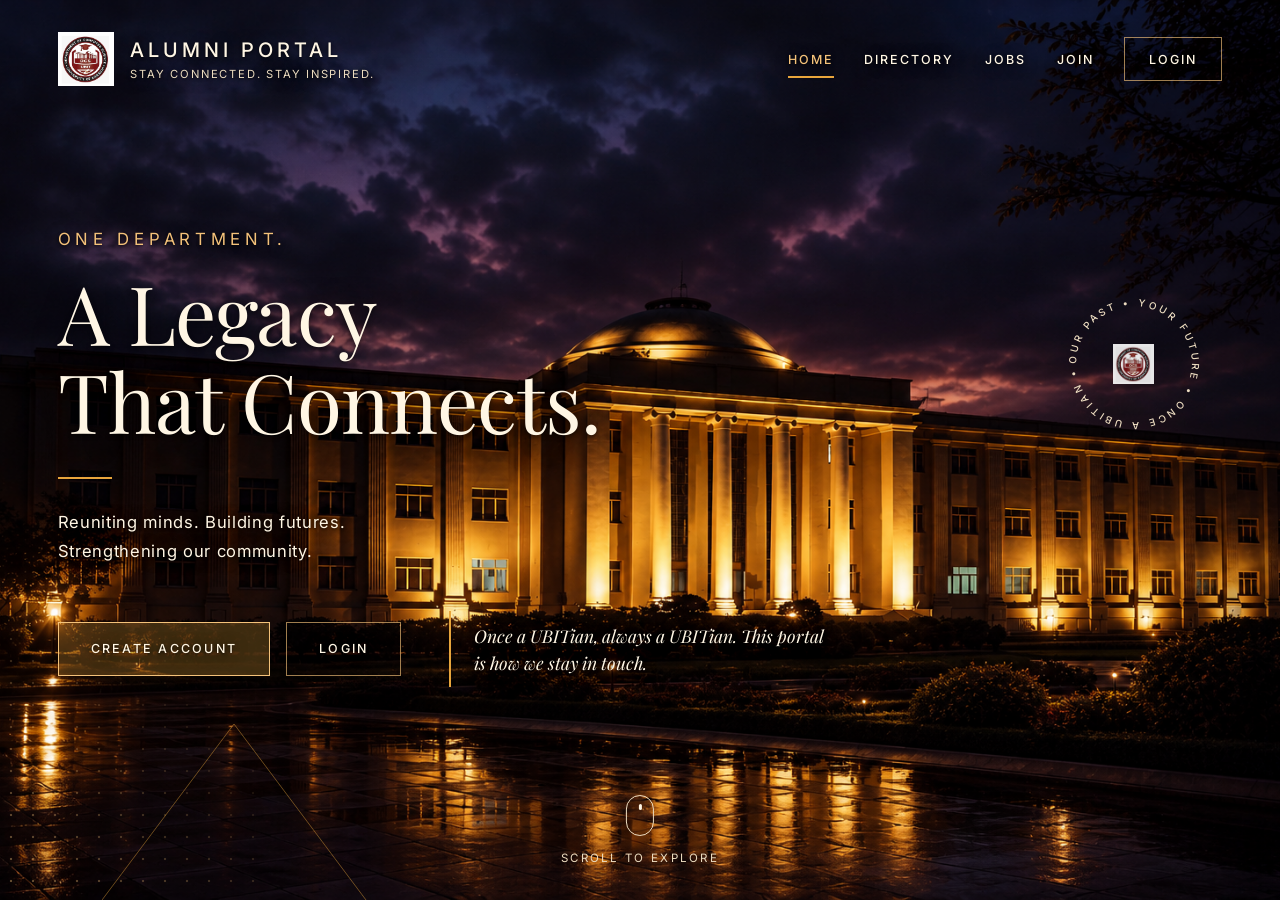
==== commit 18830e9e: "Add favicon to all pages" ====
--- a/index.html
+++ b/index.html
@@ -1,7 +1,10 @@
 
 <!DOCTYPE html>
 <html lang="en">
+  
+
 <head>
+  <link rel="icon" type="image/png" sizes="512x512" href="favicon.png">
   <meta charset="UTF-8">
   <meta name="viewport" content="width=device-width, initial-scale=1">
   <title>Welcome | DCS UBIT Alumni Portal</title>
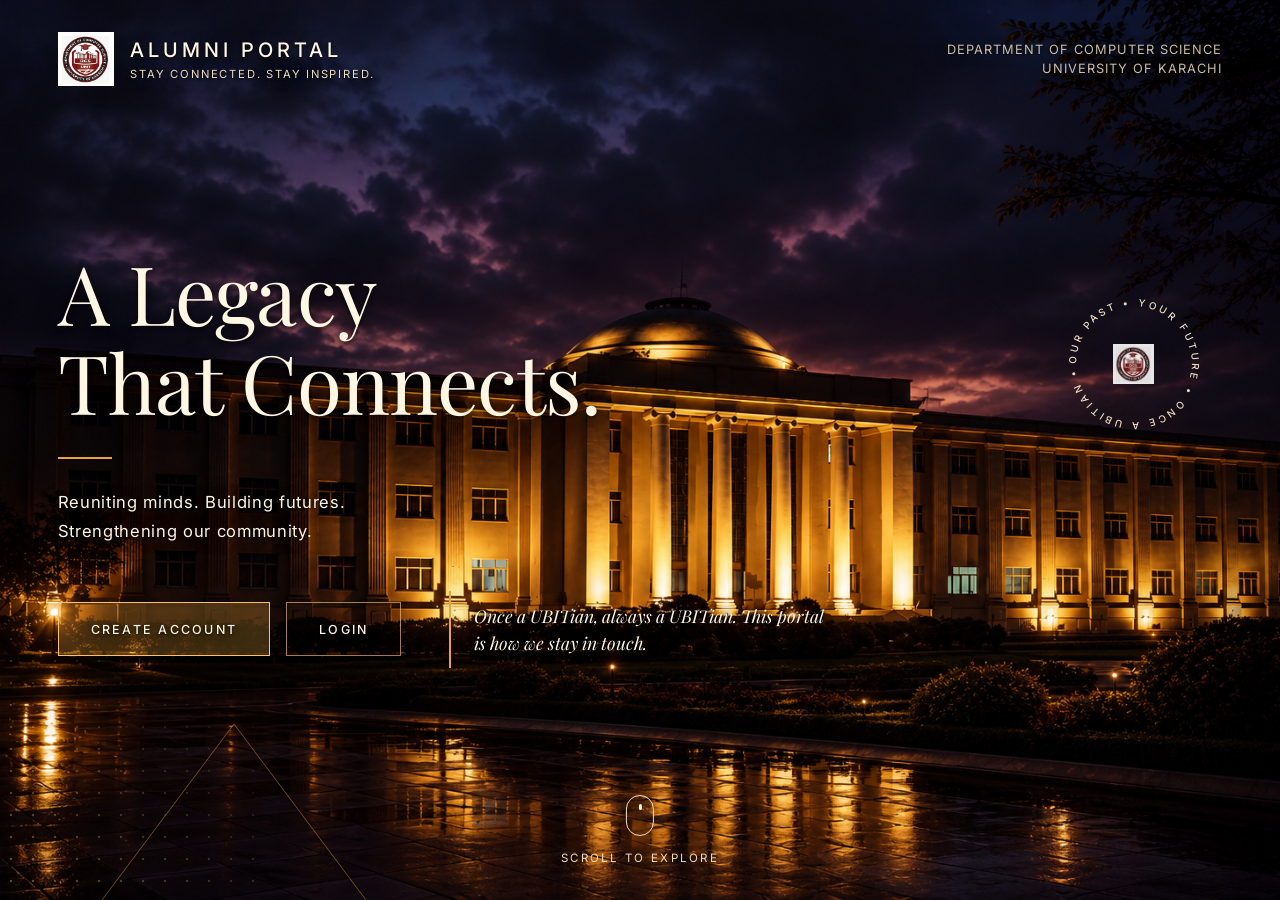
==== commit 55e3de7b: "Update landing page header" ====
--- a/index.html
+++ b/index.html
@@ -17,23 +17,17 @@
 </head>
 <body class="landing">
 
-  <header class="lp-header">
-    <a class="lp-brand" href="index.html">
-      <img class="lp-brand-logo" src="assets/logo.PNG" alt="DCS UBIT logo">
-      <span class="lp-brand-text">
-        <span class="lp-brand-name">Alumni Portal</span>
-        <span class="lp-brand-tag">Stay connected. Stay inspired.</span>
-      </span>
-    </a>
+<header class="lp-header">
+  <a class="lp-brand" href="index.html">
+    <img class="lp-brand-logo" src="assets/logo.PNG" alt="DCS UBIT logo">
+    <span class="lp-brand-text">
+      <span class="lp-brand-name">Alumni Portal</span>
+      <span class="lp-brand-tag">Stay connected. Stay inspired.</span>
+    </span>
+  </a>
 
-    <nav class="lp-nav" aria-label="Main">
-      <a class="lp-nav-link is-active" href="index.html" aria-current="page">Home</a>
-      <a class="lp-nav-link" href="PAGES/directory.html">Directory</a>
-      <a class="lp-nav-link" href="PAGES/jobs.html">Jobs</a>
-      <a class="lp-nav-link" href="PAGES/register.html">Join</a>
-      <a class="lp-login" href="PAGES/login.html">Login</a>
-    </nav>
-  </header>
+  <p class="lp-affil">Department of Computer Science<br>University of Karachi</p>
+</header>
 
   <main class="lp-hero">
 
@@ -44,7 +38,7 @@
     </svg>
 
     <section class="lp-content">
-      <p class="lp-kicker">One Department.</p>
+      
       <h1 class="lp-title">A Legacy<br>That Connects.</h1>
       <span class="lp-rule" aria-hidden="true"></span>
       <p class="lp-sub">Reuniting minds. Building futures.<br>Strengthening our community.</p>
--- a/CSS/landing.css
+++ b/CSS/landing.css
@@ -86,59 +86,15 @@
   color: var(--muted);
 }
 
-.lp-nav {
-  display: flex;
-  align-items: center;
-  gap: clamp(1rem, 2.4vw, 2.4rem);
-}
-
-.lp-nav-link {
-  position: relative;
-  padding: 0.5rem 0;
-  font-size: 0.78rem;
-  font-weight: 500;
-  letter-spacing: 0.16em;
-  text-transform: uppercase;
-  color: var(--text);
-  transition: color 0.2s ease;
-}
-
-.lp-nav-link::after {
-  content: "";
-  position: absolute;
-  left: 0;
-  right: 0;
-  bottom: -0.2rem;
-  height: 2px;
-  background: var(--accent);
-  transform: scaleX(0);
-  transform-origin: left;
-  transition: transform 0.25s ease;
-}
-
-.lp-nav-link:hover,
-.lp-nav-link.is-active {
-  color: var(--peach);
-}
-
-.lp-nav-link:hover::after,
-.lp-nav-link.is-active::after {
-  transform: scaleX(1);
-}
-
-.lp-login {
-  padding: 0.85rem 1.5rem;
-  border: 1px solid var(--line);
-  font-size: 0.78rem;
-  font-weight: 500;
-  letter-spacing: 0.16em;
-  text-transform: uppercase;
-  transition: background 0.2s ease, border-color 0.2s ease;
-}
-
-.lp-login:hover {
-  background: rgba(232, 165, 60, 0.22);
-  border-color: var(--peach);
+.lp-affil {
+  margin: 0;
+  text-align: right;
+  font-size: 0.8rem;
+  line-height: 1.5;
+  letter-spacing: 0.08em;
+  text-transform: uppercase;
+  color: var(--muted);
+  opacity: 0.85;
 }
 
 /* ---------- Hero background layers ---------- */
@@ -193,9 +149,11 @@
 
 .lp-kicker {
   margin: 0 0 1.2rem;
-  font-size: 1.05rem;
+  max-width: 40rem;
+  font-size: 0.95rem;
   font-weight: 400;
-  letter-spacing: 0.28em;
+  line-height: 1.6;
+  letter-spacing: 0.2em;
   text-transform: uppercase;
   color: var(--peach);
 }
@@ -403,10 +361,6 @@
     padding-bottom: 1rem;
   }
 
-  .lp-nav-link {
-    display: none;
-  }
-
   .lp-brand-logo {
     height: 2.8rem;
   }
@@ -460,10 +414,10 @@
   }
 }
 
-/* Small phones */
-@media (max-width: 520px) {
-  .lp-login {
-    padding: 0.7rem 1rem;
+/* Small phones: the affiliation label would crowd the logo, so hide it */
+@media (max-width: 600px) {
+  .lp-affil {
+    display: none;
   }
 
   .lp-title {
@@ -471,8 +425,8 @@
   }
 
   .lp-kicker {
-    font-size: 0.9rem;
-    letter-spacing: 0.22em;
+    font-size: 0.8rem;
+    letter-spacing: 0.16em;
   }
 
   .lp-btn {
@@ -537,10 +491,9 @@
 /* Text legibility without touching the photo */
 .lp-kicker,
 .lp-quote blockquote,
-.lp-nav-link,
 .lp-brand-name,
 .lp-brand-tag,
-.lp-btn,
-.lp-login {
+.lp-affil,
+.lp-btn {
   text-shadow: 0 1px 3px rgba(0, 0, 0, 0.7), 0 2px 14px rgba(0, 0, 0, 0.7);
 }
